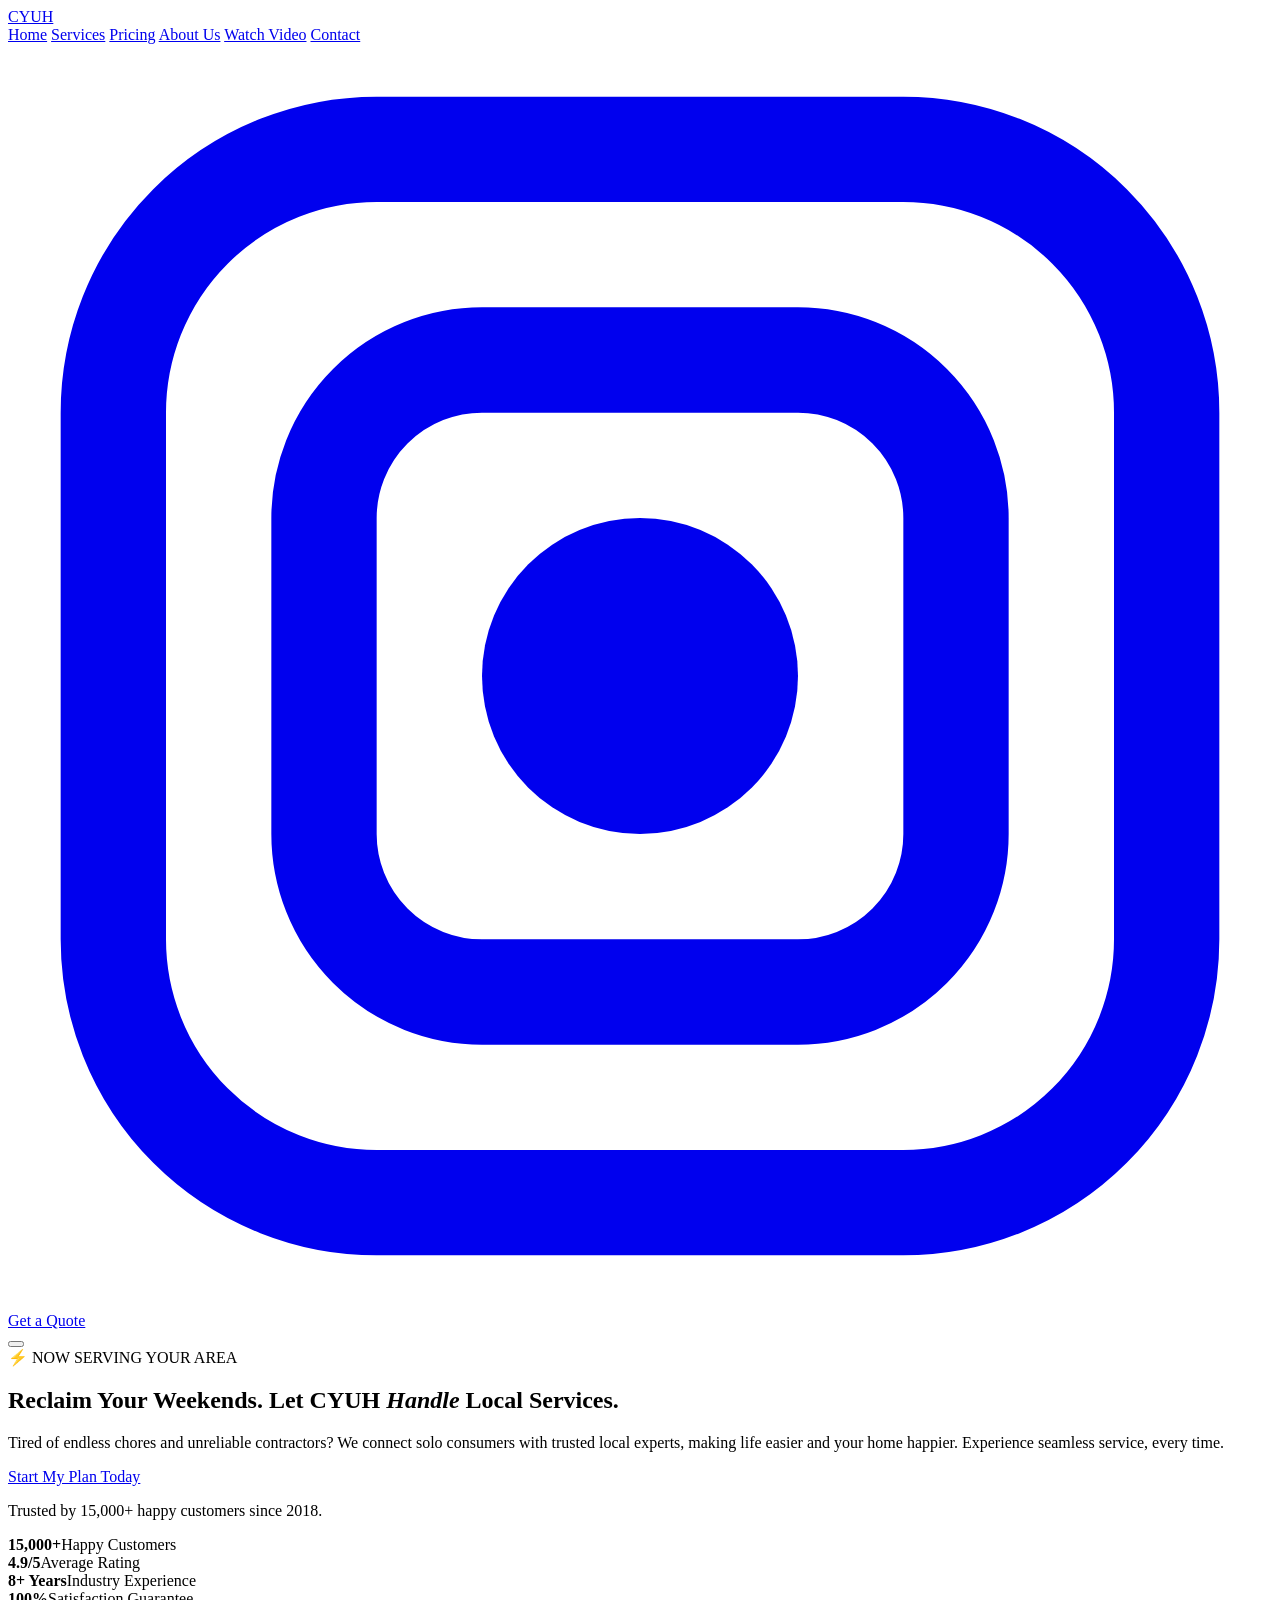
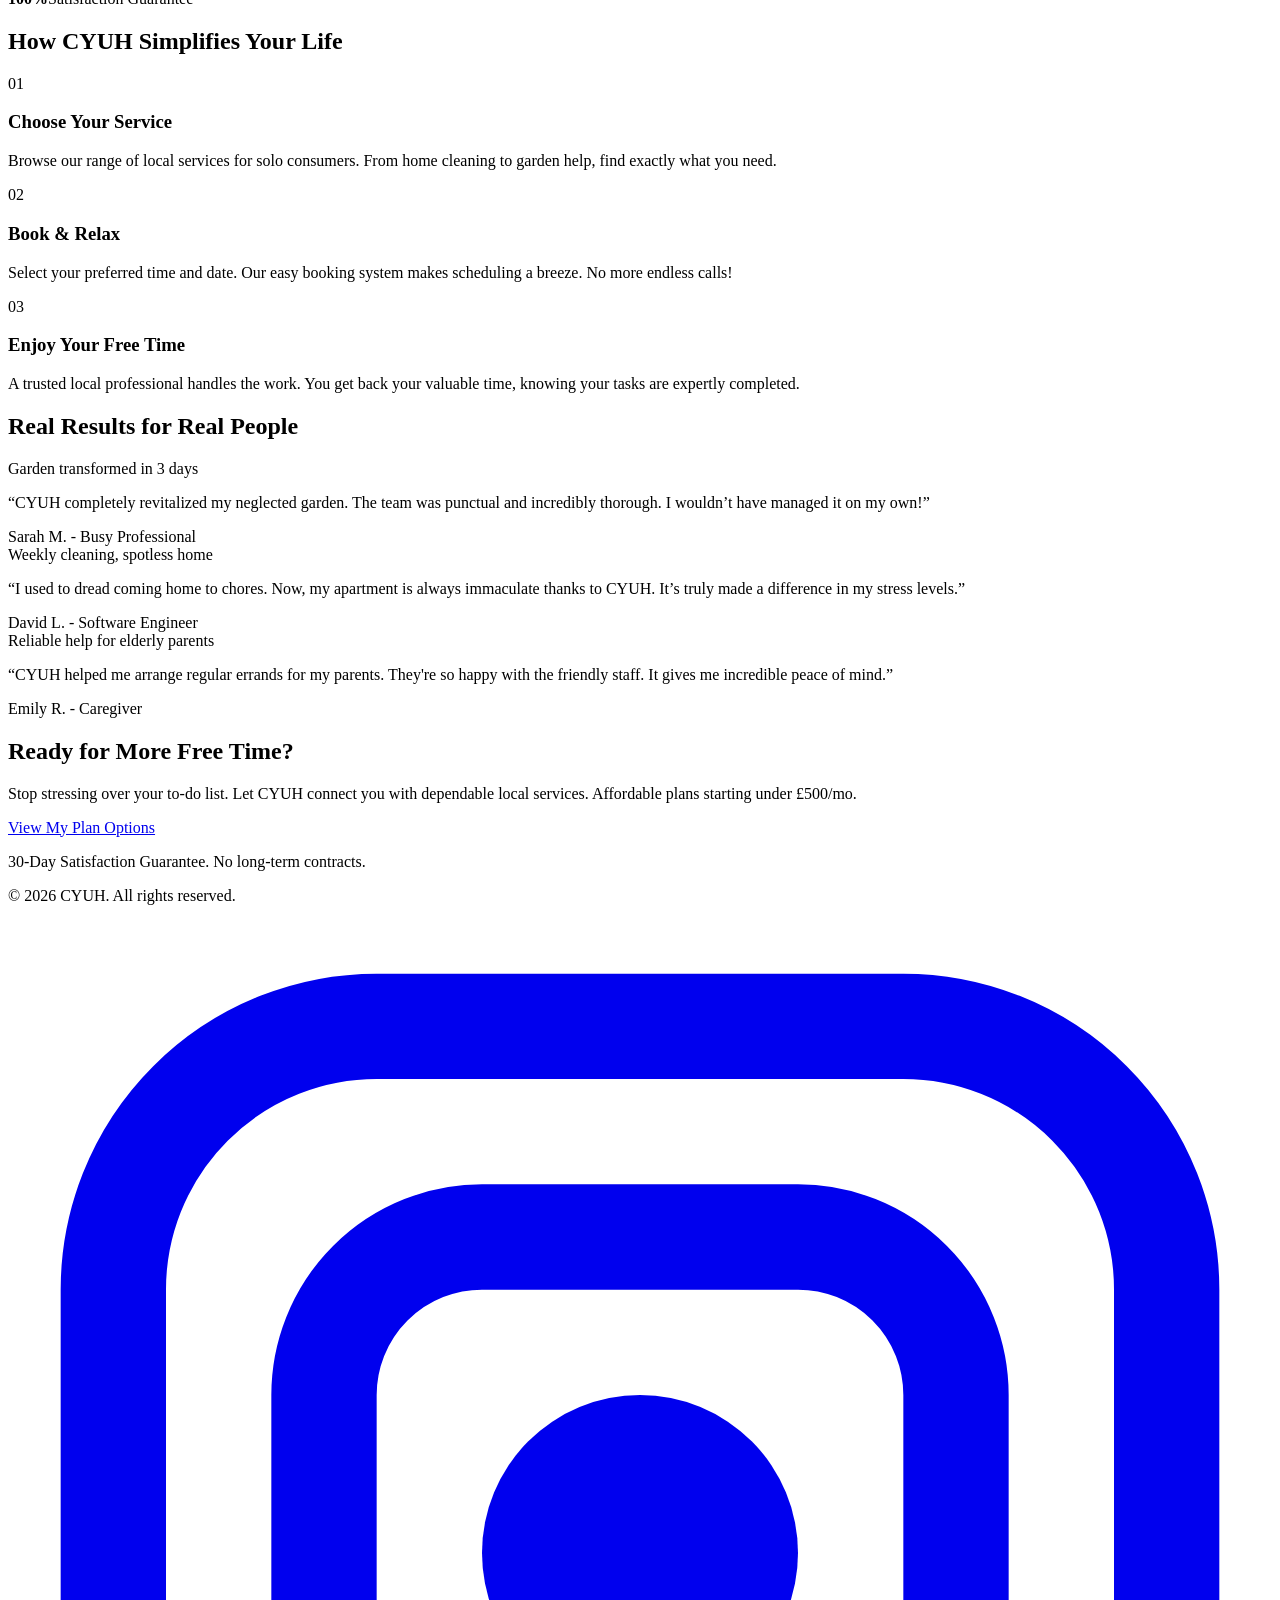
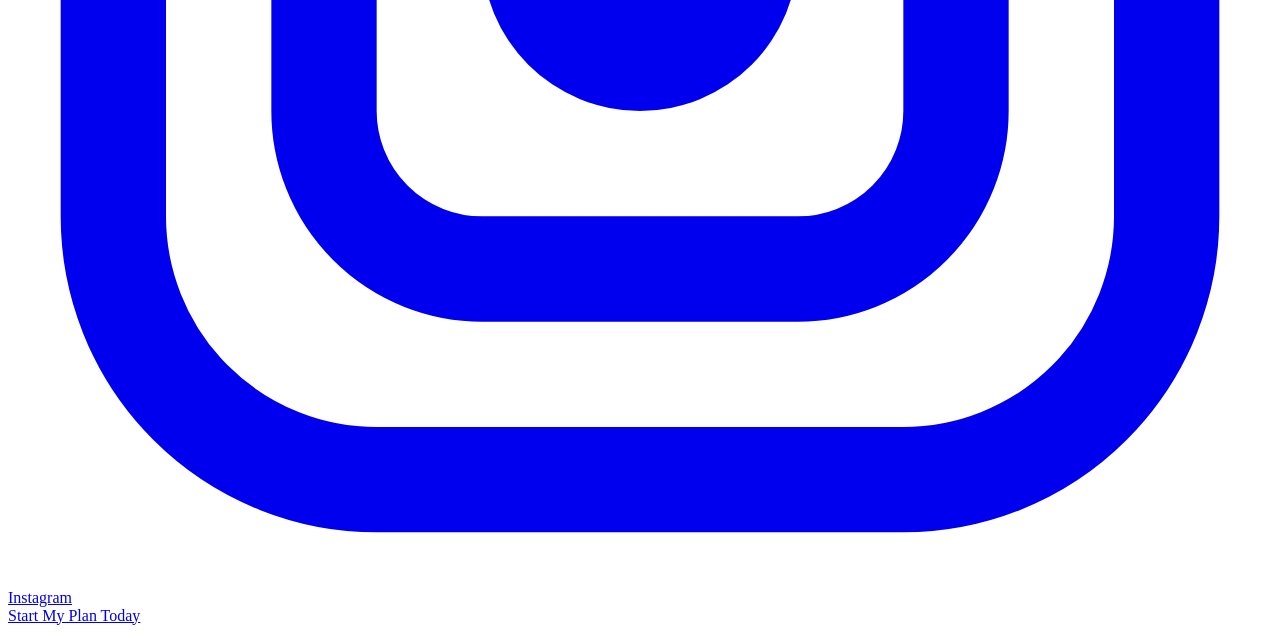
==== index.html @ f45475a9 "Deploy index.html via FounderOS" ====
<!DOCTYPE html>
<html lang="en">
<head>
<meta charset="UTF-8">
<meta name="viewport" content="width=device-width, initial-scale=1.0">
<title>CYUH</title>
<meta name="description" content="I help 👤 Solo consumers (B2C) with 🏠 Local Service services through CYUH. [Add your price, guarantee, and what makes you different]">
<meta property="og:title" content="CYUH">
<meta property="og:description" content="I help 👤 Solo consumers (B2C) with 🏠 Local Service services through CYUH. [Add your price, guarantee, and what makes you different]">
<meta property="og:type" content="website">
<meta name="twitter:title" content="CYUH">
<meta name="twitter:description" content="I help 👤 Solo consumers (B2C) with 🏠 Local Service services through CYUH. [Add your price, guarantee, and what makes you different]">
<meta name="twitter:card" content="summary_large_image">
<link rel="stylesheet" href="style.css">
</head>
<body>
<nav>
    <a href='index.html' class='logo'>CYUH</a>
    <div class='nav-links'>
        <a href='index.html'>Home</a>
        <a href='services.html'>Services</a>
        <a href='pricing.html'>Pricing</a>
        <a href='about.html'>About Us</a>
        <a href='vsl.html'>Watch Video</a>
        <a href='contact.html'>Contact</a>
        <div class='social-icons'>
            <a href='https://instagram.com/dylanutaboon.sw' target='_blank' aria-label='Instagram'><svg viewBox='0 0 24 24' fill='currentColor'><rect x='2' y='2' width='20' height='20' rx='5' ry='5' fill='none' stroke='currentColor' stroke-width='2'/><rect x='6' y='6' width='12' height='12' rx='3' ry='3' fill='none' stroke='currentColor' stroke-width='2'/><circle cx='12' cy='12' r='3' fill='currentColor'/></svg></a>
        </div>
        <a href='pricing.html' class='nav-cta'>Get a Quote</a>
    </div>
    <button class='hamburger' aria-label='Toggle navigation'>
        <span></span>
        <span></span>
        <span></span>
    </button>
</nav>
<main>
    <section id='hero'>
        <div class='hero-badge'>⚡️ NOW SERVING YOUR AREA</div>
        <h1>Reclaim Your Weekends. Let CYUH <em>Handle</em> Local Services.</h1>
        <p>Tired of endless chores and unreliable contractors? We connect solo consumers with trusted local experts, making life easier and your home happier. Experience seamless service, every time.</p>
        <a href='services.html' class='btn'>Start My Plan Today</a>
        <p class='trust-signal'>Trusted by 15,000+ happy customers since 2018.</p>
    </section>
    <div class='trust-bar'>
        <div class='trust-bar-item'><strong>15,000+</strong><span>Happy Customers</span></div>
        <div class='trust-bar-item'><strong>4.9/5</strong><span>Average Rating</span></div>
        <div class='trust-bar-item'><strong>8+ Years</strong><span>Industry Experience</span></div>
        <div class='trust-bar-item'><strong>100%</strong><span>Satisfaction Guarantee</span></div>
    </div>
    <section id='how-it-works'>
        <h2>How CYUH Simplifies Your Life</h2>
        <div class='how-it-works'>
            <div class='step'>
                <div class='step-num'>01</div>
                <h3>Choose Your Service</h3>
                <p>Browse our range of local services for solo consumers. From home cleaning to garden help, find exactly what you need.</p>
            </div>
            <div class='step'>
                <div class='step-num'>02</div>
                <h3>Book &amp; Relax</h3>
                <p>Select your preferred time and date. Our easy booking system makes scheduling a breeze. No more endless calls!</p>
            </div>
            <div class='step'>
                <div class='step-num'>03</div>
                <h3>Enjoy Your Free Time</h3>
                <p>A trusted local professional handles the work. You get back your valuable time, knowing your tasks are expertly completed.</p>
            </div>
        </div>
    </section>
    <section id='testimonials'>
        <h2>Real Results for Real People</h2>
        <div class='testimonial-grid'>
            <div class='testimonial-card'>
                <div class='result-badge'>Garden transformed in 3 days</div>
                <p>“CYUH completely revitalized my neglected garden. The team was punctual and incredibly thorough. I wouldn’t have managed it on my own!”</p>
                <div class='author'>Sarah M. - Busy Professional</div>
            </div>
            <div class='testimonial-card'>
                <div class='result-badge'>Weekly cleaning, spotless home</div>
                <p>“I used to dread coming home to chores. Now, my apartment is always immaculate thanks to CYUH. It’s truly made a difference in my stress levels.”</p>
                <div class='author'>David L. - Software Engineer</div>
            </div>
            <div class='testimonial-card'>
                <div class='result-badge'>Reliable help for elderly parents</div>
                <p>“CYUH helped me arrange regular errands for my parents. They're so happy with the friendly staff. It gives me incredible peace of mind.”</p>
                <div class='author'>Emily R. - Caregiver</div>
            </div>
        </div>
    </section>
    <section id='cta'>
        <h2>Ready for More Free Time?</h2>
        <p>Stop stressing over your to-do list. Let CYUH connect you with dependable local services. Affordable plans starting under £500/mo.</p>
        <a href='pricing.html' class='btn'>View My Plan Options</a>
        <p class='risk-reversal'>30-Day Satisfaction Guarantee. No long-term contracts.</p>
    </section>
</main>
<footer>
    <p>&copy; 2026 CYUH. All rights reserved.</p>
    <div class='social-icons' style='justify-content:center; margin-top:10px;'>
        <a href='https://instagram.com/dylanutaboon.sw' target='_blank' aria-label='Instagram'><svg viewBox='0 0 24 24' fill='currentColor'><rect x='2' y='2' width='20' height='20' rx='5' ry='5' fill='none' stroke='currentColor' stroke-width='2'/><rect x='6' y='6' width='12' height='12' rx='3' ry='3' fill='none' stroke='currentColor' stroke-width='2'/><circle cx='12' cy='12' r='3' fill='currentColor'/></svg> Instagram</a>
    </div>
</footer>
<div class='sticky-mobile-cta'>
    <a href='services.html' class='btn'>Start My Plan Today</a>
</div>
<script>
// FAQ accordion
document.querySelectorAll('.faq-item').forEach(function(item){
  item.addEventListener('click',function(){
    var answer=this.querySelector('.faq-answer');
    var chevron=this.querySelector('.faq-chevron');
    var isOpen=this.classList.contains('open');
    document.querySelectorAll('.faq-item').forEach(function(i){
      i.classList.remove('open');
      i.querySelector('.faq-answer').style.maxHeight='0';
      i.querySelector('.faq-chevron').textContent='+';
    });
    if(!isOpen){this.classList.add('open');answer.style.maxHeight=answer.scrollHeight+'px';chevron.textContent='\u00d7';}
  });
});
// Nav scroll
window.addEventListener('scroll',function(){document.querySelector('nav').classList.toggle('scrolled',window.scrollY>50);});
// Hamburger menu
var ham=document.querySelector('.hamburger');var nl=document.querySelector('.nav-links');if(ham&&nl){ham.addEventListener('click',function(){nl.classList.toggle('open');});}
// Picker tabs
document.querySelectorAll('.picker-tab').forEach(function(tab){
  tab.addEventListener('click',function(){
    var target=this.dataset.tab;
    document.querySelectorAll('.picker-tab').forEach(function(t){t.classList.remove('active');});
    document.querySelectorAll('.picker-content').forEach(function(c){c.classList.remove('active');});
    this.classList.add('active');
    var el=document.getElementById(target);
    if(el){el.classList.add('active');}
  });
});
// Picker card select
document.querySelectorAll('.picker-card').forEach(function(card){
  card.addEventListener('click',function(){
    var parent=this.closest('.picker-content');
    if(parent){parent.querySelectorAll('.picker-card').forEach(function(c){c.classList.remove('selected');});}
    this.classList.add('selected');
  });
});
</script>
<script>document.querySelectorAll('.faq-item').forEach(function(item){item.addEventListener('click',function(){var answer=this.querySelector('.faq-answer');var chevron=this.querySelector('.faq-chevron');var isOpen=this.classList.contains('open');document.querySelectorAll('.faq-item').forEach(function(i){i.classList.remove('open');i.querySelector('.faq-answer').style.maxHeight='0';i.querySelector('.faq-chevron').textContent='+';});if(!isOpen){this.classList.add('open');answer.style.maxHeight=answer.scrollHeight+'px';chevron.textContent='×';}});});window.addEventListener('scroll',function(){document.querySelector('nav').classList.toggle('scrolled',window.scrollY>50);});</script>
</body>
</html>
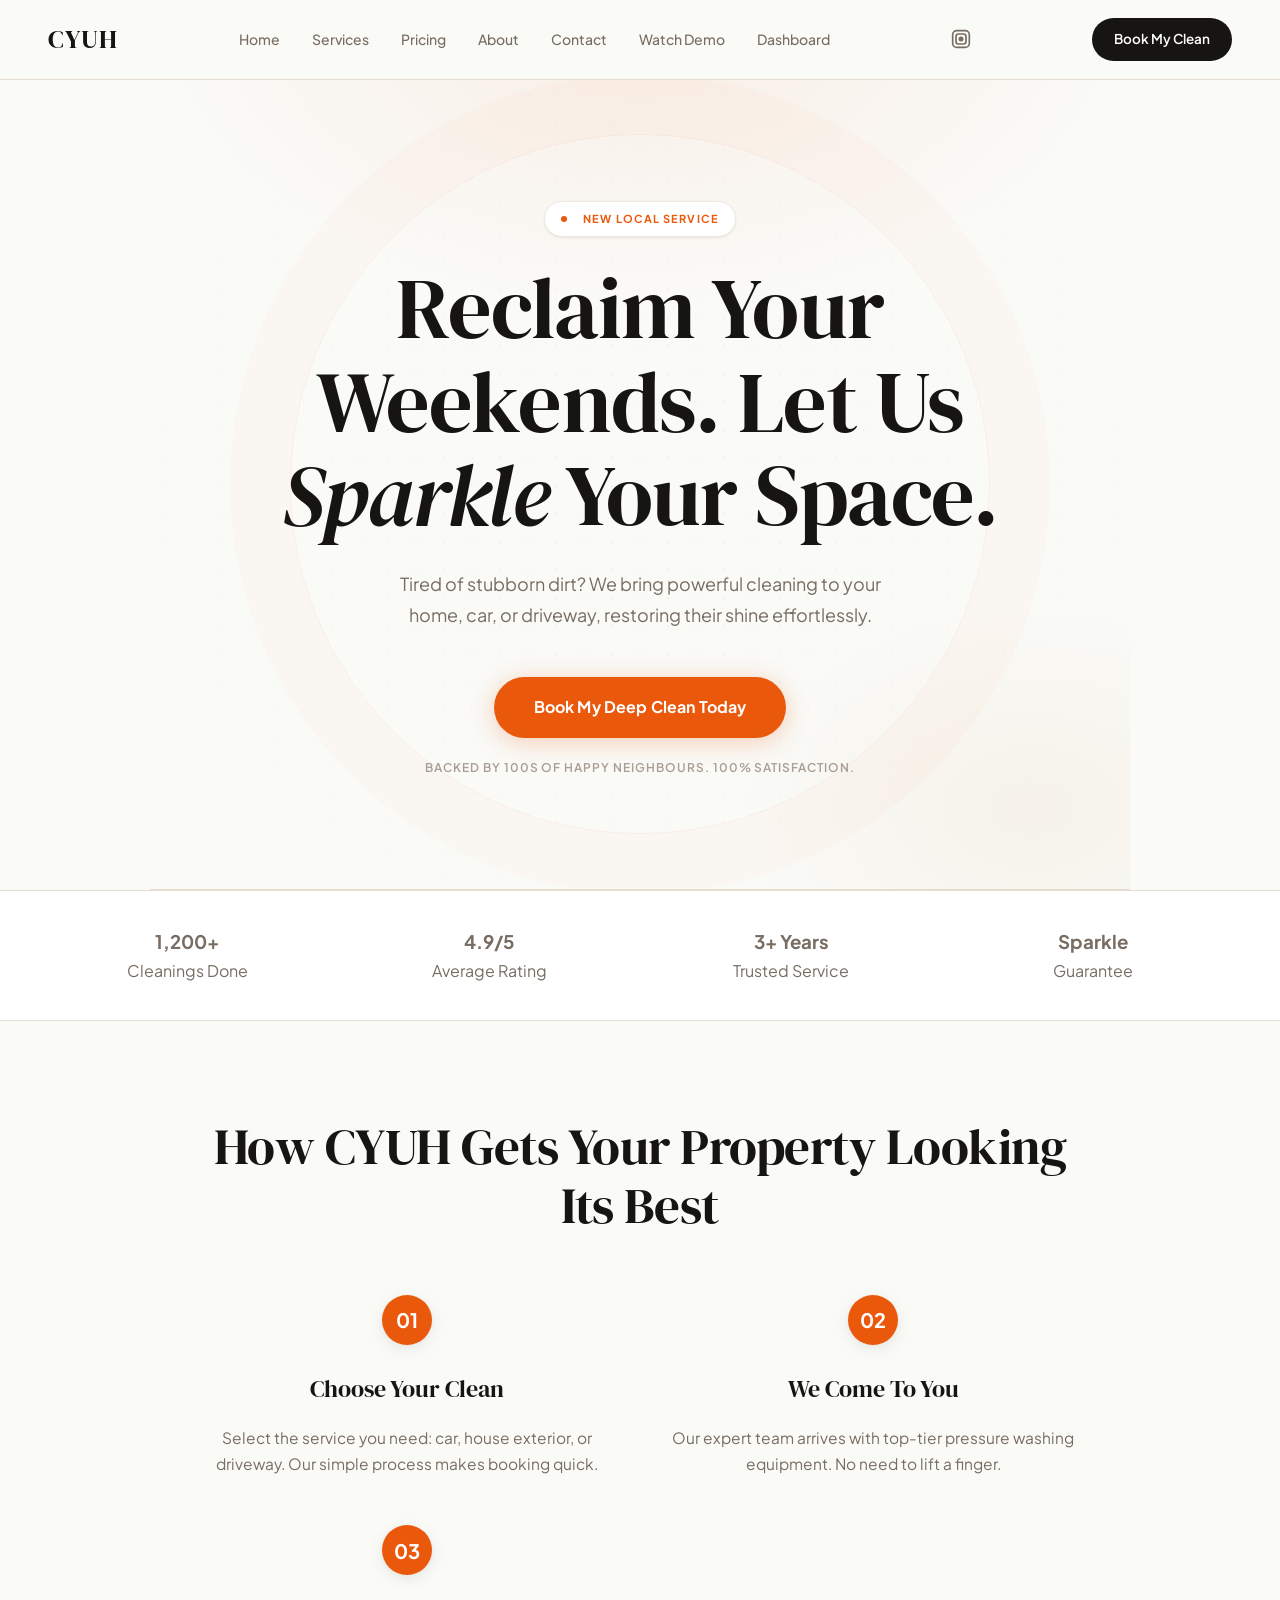
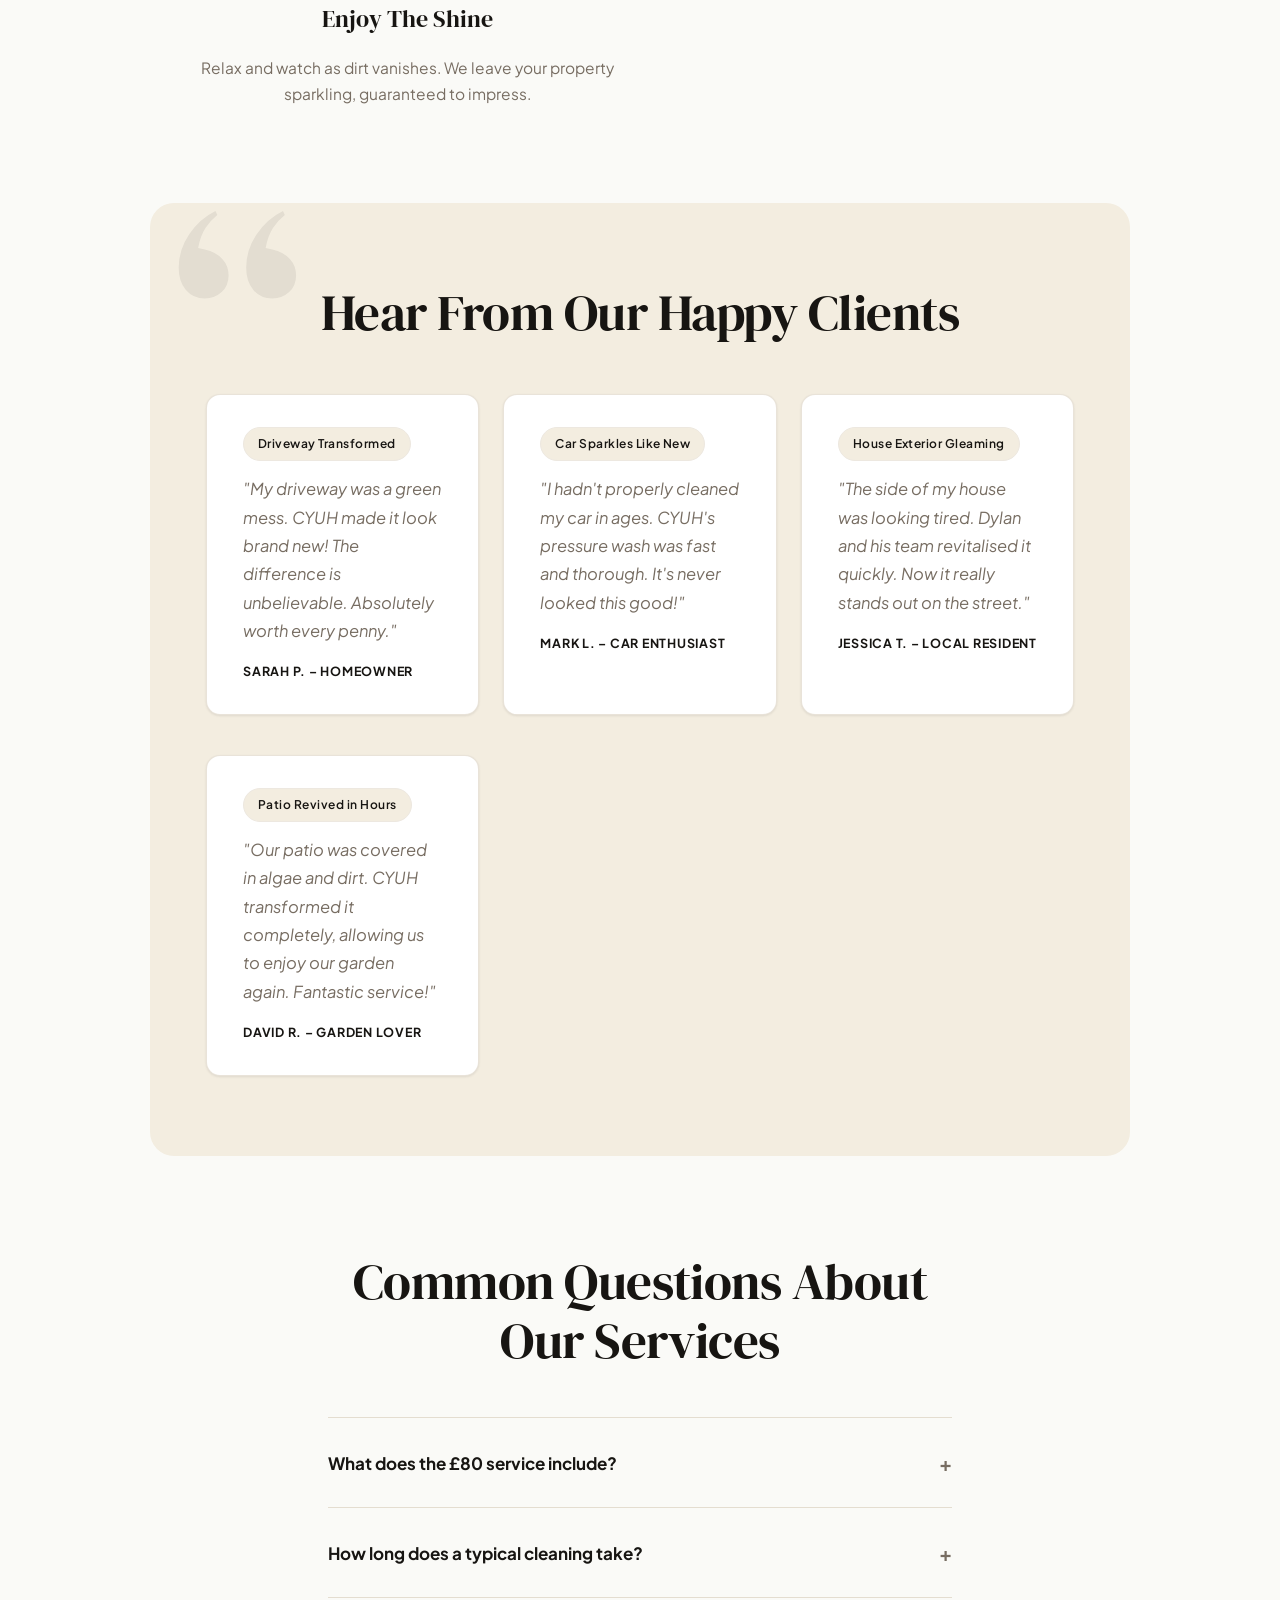
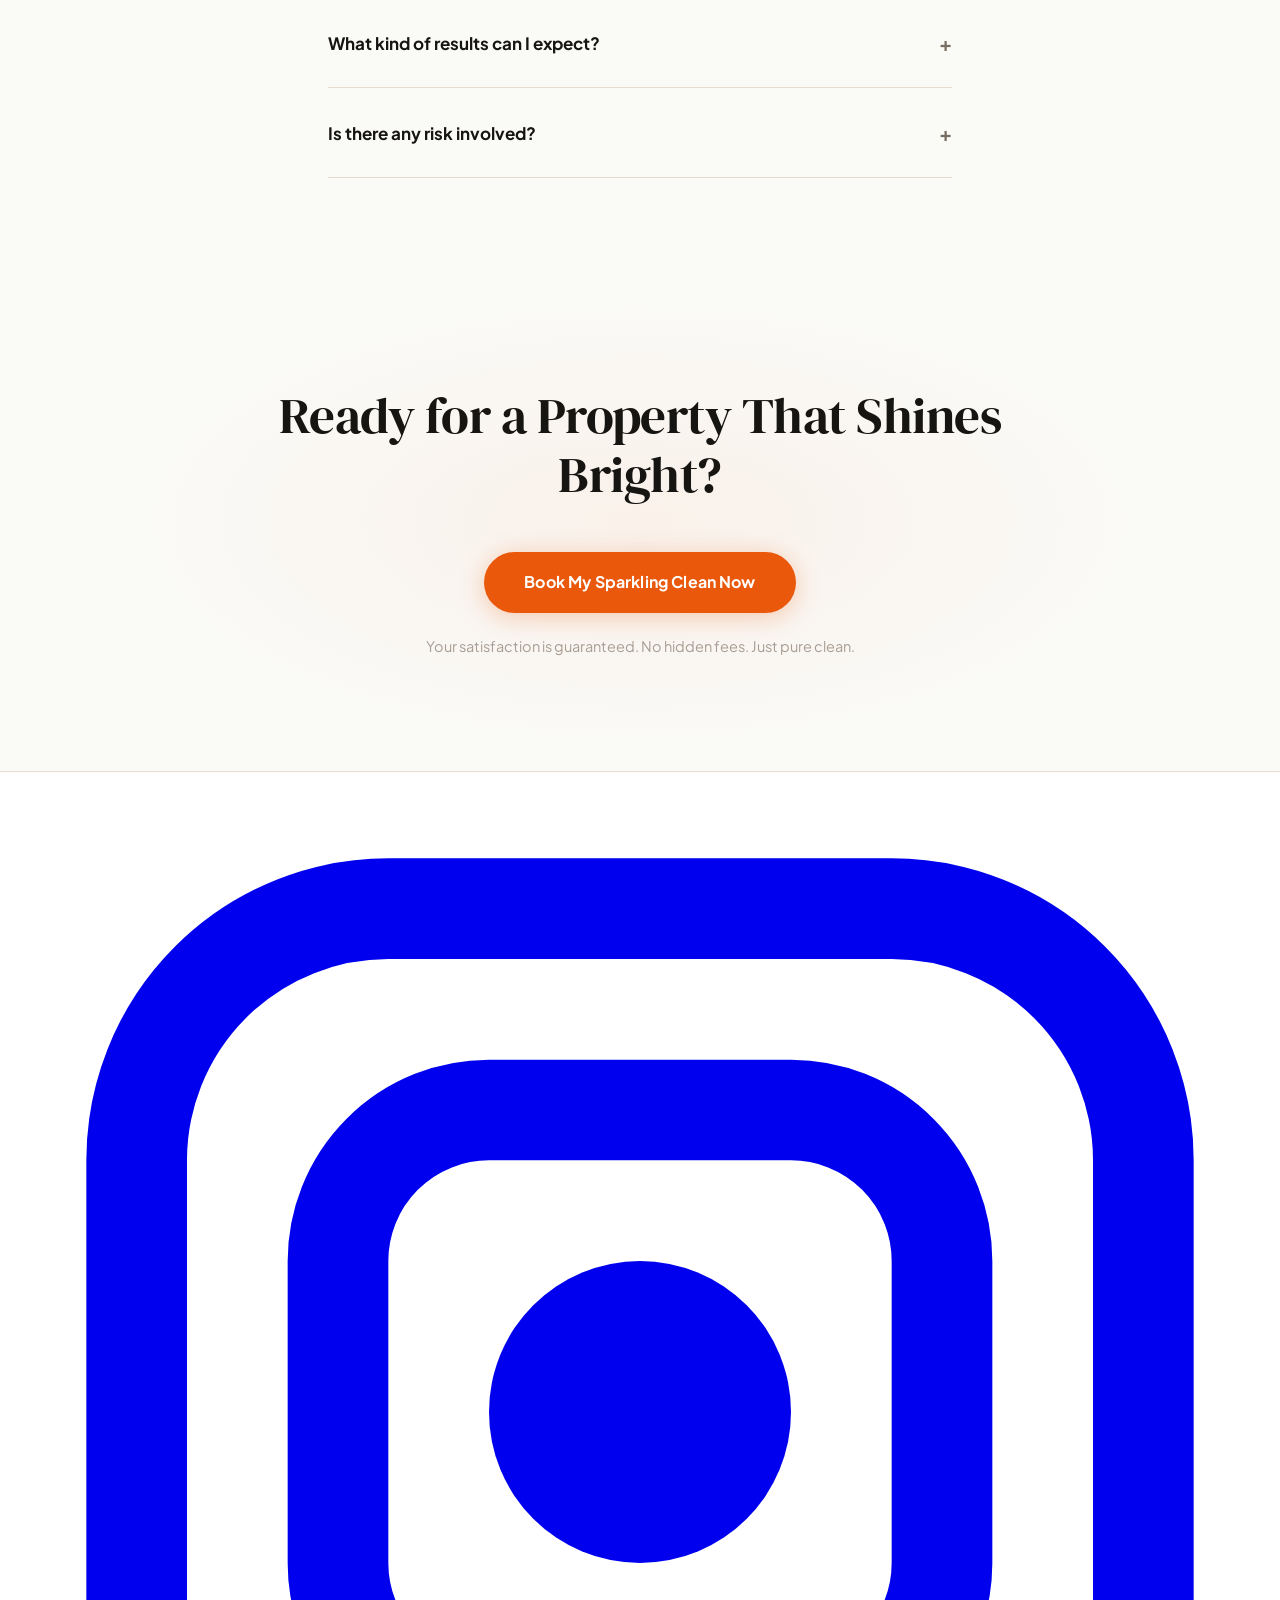
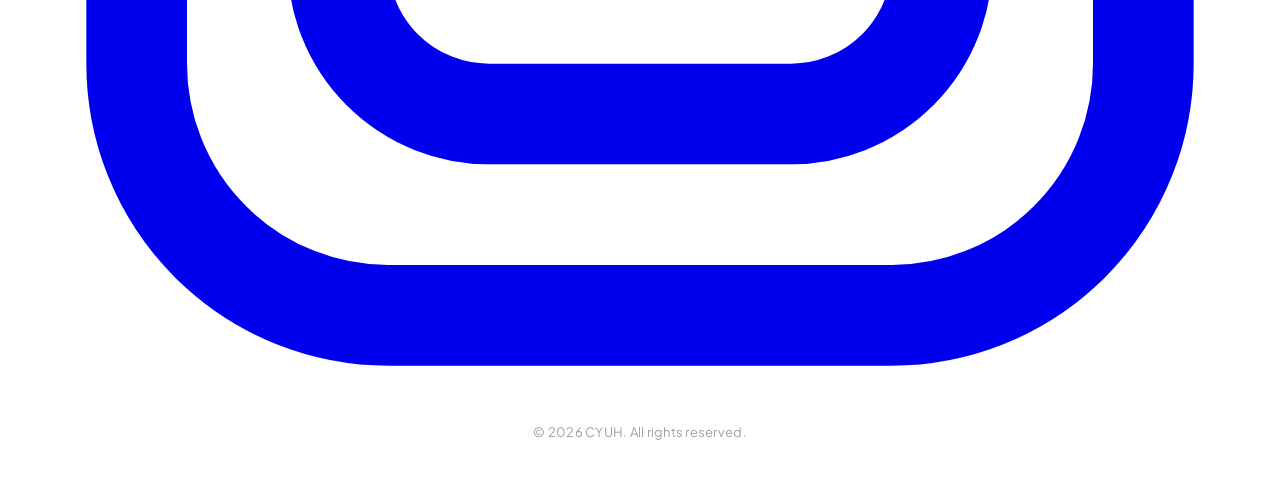
==== commit a21bda92: "Deploy index.html via FounderOS" ====
--- a/index.html
+++ b/index.html
@@ -4,106 +4,143 @@
 <meta charset="UTF-8">
 <meta name="viewport" content="width=device-width, initial-scale=1.0">
 <title>CYUH</title>
-<meta name="description" content="I help 👤 Solo consumers (B2C) with 🏠 Local Service services through CYUH. [Add your price, guarantee, and what makes you different]">
+<meta name="description" content="i will clean your car or house or driveway with a pressure washer for £80">
 <meta property="og:title" content="CYUH">
-<meta property="og:description" content="I help 👤 Solo consumers (B2C) with 🏠 Local Service services through CYUH. [Add your price, guarantee, and what makes you different]">
+<meta property="og:description" content="i will clean your car or house or driveway with a pressure washer for £80">
 <meta property="og:type" content="website">
 <meta name="twitter:title" content="CYUH">
-<meta name="twitter:description" content="I help 👤 Solo consumers (B2C) with 🏠 Local Service services through CYUH. [Add your price, guarantee, and what makes you different]">
+<meta name="twitter:description" content="i will clean your car or house or driveway with a pressure washer for £80">
 <meta name="twitter:card" content="summary_large_image">
 <link rel="stylesheet" href="style.css">
 </head>
 <body>
 <nav>
-    <a href='index.html' class='logo'>CYUH</a>
-    <div class='nav-links'>
-        <a href='index.html'>Home</a>
-        <a href='services.html'>Services</a>
-        <a href='pricing.html'>Pricing</a>
-        <a href='about.html'>About Us</a>
-        <a href='vsl.html'>Watch Video</a>
-        <a href='contact.html'>Contact</a>
-        <div class='social-icons'>
-            <a href='https://instagram.com/dylanutaboon.sw' target='_blank' aria-label='Instagram'><svg viewBox='0 0 24 24' fill='currentColor'><rect x='2' y='2' width='20' height='20' rx='5' ry='5' fill='none' stroke='currentColor' stroke-width='2'/><rect x='6' y='6' width='12' height='12' rx='3' ry='3' fill='none' stroke='currentColor' stroke-width='2'/><circle cx='12' cy='12' r='3' fill='currentColor'/></svg></a>
-        </div>
-        <a href='pricing.html' class='nav-cta'>Get a Quote</a>
+  <a href="index.html" class="logo">CYUH</a>
+  <div class="nav-links">
+    <a href="index.html">Home</a>
+    <a href="services.html">Services</a>
+    <a href="pricing.html">Pricing</a>
+    <a href="about.html">About</a>
+    <a href="contact.html">Contact</a>
+    <a href="vsl.html">Watch Demo</a>
+    <a href="dashboard.html">Dashboard</a>
+  </div>
+  <div class="social-icons">
+    <a href="https://instagram.com/dylanutaboon.sw" target="_blank" aria-label="Instagram">
+      <svg viewBox='0 0 24 24' fill='currentColor'><rect x='2' y='2' width='20' height='20' rx='5' ry='5' fill='none' stroke='currentColor' stroke-width='2'/><rect x='6' y='6' width='12' height='12' rx='3' ry='3' fill='none' stroke='currentColor' stroke-width='2'/><circle cx='12' cy='12' r='3' fill='currentColor'/></svg>
+    </a>
+  </div>
+  <a href="checkout.html" class="nav-cta">Book My Clean</a>
+  <button class="hamburger" aria-label="Open navigation menu">
+    <span></span>
+    <span></span>
+    <span></span>
+  </button>
+</nav>
+
+<main>
+  <section id="hero">
+    <div class="hero-badge"><span class="dot"></span> New Local Service</div>
+    <h1>Reclaim Your Weekends. Let Us <em>Sparkle</em> Your Space.</h1>
+    <p>Tired of stubborn dirt? We bring powerful cleaning to your home, car, or driveway, restoring their shine effortlessly.</p>
+    <a href="checkout.html" class="btn">Book My Deep Clean Today</a>
+    <div class="trust-signal">Backed by 100s of happy neighbours. 100% satisfaction.</div>
+  </section>
+
+  <div class="trust-bar">
+    <div class="trust-bar-item">
+      <h3>1,200+</h3>
+      <p>Cleanings Done</p>
     </div>
-    <button class='hamburger' aria-label='Toggle navigation'>
-        <span></span>
-        <span></span>
-        <span></span>
-    </button>
-</nav>
-<main>
-    <section id='hero'>
-        <div class='hero-badge'>⚡️ NOW SERVING YOUR AREA</div>
-        <h1>Reclaim Your Weekends. Let CYUH <em>Handle</em> Local Services.</h1>
-        <p>Tired of endless chores and unreliable contractors? We connect solo consumers with trusted local experts, making life easier and your home happier. Experience seamless service, every time.</p>
-        <a href='services.html' class='btn'>Start My Plan Today</a>
-        <p class='trust-signal'>Trusted by 15,000+ happy customers since 2018.</p>
-    </section>
-    <div class='trust-bar'>
-        <div class='trust-bar-item'><strong>15,000+</strong><span>Happy Customers</span></div>
-        <div class='trust-bar-item'><strong>4.9/5</strong><span>Average Rating</span></div>
-        <div class='trust-bar-item'><strong>8+ Years</strong><span>Industry Experience</span></div>
-        <div class='trust-bar-item'><strong>100%</strong><span>Satisfaction Guarantee</span></div>
+    <div class="trust-bar-item">
+      <h3>4.9/5</h3>
+      <p>Average Rating</p>
     </div>
-    <section id='how-it-works'>
-        <h2>How CYUH Simplifies Your Life</h2>
-        <div class='how-it-works'>
-            <div class='step'>
-                <div class='step-num'>01</div>
-                <h3>Choose Your Service</h3>
-                <p>Browse our range of local services for solo consumers. From home cleaning to garden help, find exactly what you need.</p>
-            </div>
-            <div class='step'>
-                <div class='step-num'>02</div>
-                <h3>Book &amp; Relax</h3>
-                <p>Select your preferred time and date. Our easy booking system makes scheduling a breeze. No more endless calls!</p>
-            </div>
-            <div class='step'>
-                <div class='step-num'>03</div>
-                <h3>Enjoy Your Free Time</h3>
-                <p>A trusted local professional handles the work. You get back your valuable time, knowing your tasks are expertly completed.</p>
-            </div>
-        </div>
-    </section>
-    <section id='testimonials'>
-        <h2>Real Results for Real People</h2>
-        <div class='testimonial-grid'>
-            <div class='testimonial-card'>
-                <div class='result-badge'>Garden transformed in 3 days</div>
-                <p>“CYUH completely revitalized my neglected garden. The team was punctual and incredibly thorough. I wouldn’t have managed it on my own!”</p>
-                <div class='author'>Sarah M. - Busy Professional</div>
-            </div>
-            <div class='testimonial-card'>
-                <div class='result-badge'>Weekly cleaning, spotless home</div>
-                <p>“I used to dread coming home to chores. Now, my apartment is always immaculate thanks to CYUH. It’s truly made a difference in my stress levels.”</p>
-                <div class='author'>David L. - Software Engineer</div>
-            </div>
-            <div class='testimonial-card'>
-                <div class='result-badge'>Reliable help for elderly parents</div>
-                <p>“CYUH helped me arrange regular errands for my parents. They're so happy with the friendly staff. It gives me incredible peace of mind.”</p>
-                <div class='author'>Emily R. - Caregiver</div>
-            </div>
-        </div>
-    </section>
-    <section id='cta'>
-        <h2>Ready for More Free Time?</h2>
-        <p>Stop stressing over your to-do list. Let CYUH connect you with dependable local services. Affordable plans starting under £500/mo.</p>
-        <a href='pricing.html' class='btn'>View My Plan Options</a>
-        <p class='risk-reversal'>30-Day Satisfaction Guarantee. No long-term contracts.</p>
-    </section>
+    <div class="trust-bar-item">
+      <h3>3+ Years</h3>
+      <p>Trusted Service</p>
+    </div>
+    <div class="trust-bar-item">
+      <h3>Sparkle</h3>
+      <p>Guarantee</p>
+    </div>
+  </div>
+
+  <section>
+    <h2>How CYUH Gets Your Property Looking Its Best</h2>
+    <div class="how-it-works">
+      <div class="step">
+        <span class="step-num">01</span>
+        <h3>Choose Your Clean</h3>
+        <p>Select the service you need: car, house exterior, or driveway. Our simple process makes booking quick.</p>
+      </div>
+      <div class="step">
+        <span class="step-num">02</span>
+        <h3>We Come To You</h3>
+        <p>Our expert team arrives with top-tier pressure washing equipment. No need to lift a finger.</p>
+      </div>
+      <div class="step">
+        <span class="step-num">03</span>
+        <h3>Enjoy The Shine</h3>
+        <p>Relax and watch as dirt vanishes. We leave your property sparkling, guaranteed to impress.</p>
+      </div>
+    </div>
+  </section>
+
+  <section id="testimonials">
+    <h2>Hear From Our Happy Clients</h2>
+    <div class="testimonial-grid">
+      <div class="testimonial-card">
+        <span class="result-badge">Driveway Transformed</span>
+        <p>"My driveway was a green mess. CYUH made it look brand new! The difference is unbelievable. Absolutely worth every penny."</p>
+        <div class="author">Sarah P. – Homeowner</div>
+      </div>
+      <div class="testimonial-card">
+        <span class="result-badge">Car Sparkles Like New</span>
+        <p>"I hadn't properly cleaned my car in ages. CYUH's pressure wash was fast and thorough. It's never looked this good!"</p>
+        <div class="author">Mark L. – Car Enthusiast</div>
+      </div>
+      <div class="testimonial-card">
+        <span class="result-badge">House Exterior Gleaming</span>
+        <p>"The side of my house was looking tired. Dylan and his team revitalised it quickly. Now it really stands out on the street."</p>
+        <div class="author">Jessica T. – Local Resident</div>
+      </div>
+      <div class="testimonial-card">
+        <span class="result-badge">Patio Revived in Hours</span>
+        <p>"Our patio was covered in algae and dirt. CYUH transformed it completely, allowing us to enjoy our garden again. Fantastic service!"</p>
+        <div class="author">David R. – Garden Lover</div>
+      </div>
+    </div>
+  </section>
+
+  <section id="faq">
+    <h2>Common Questions About Our Services</h2>
+    <div class='faq-item'><div class='faq-question'>What does the £80 service include?<span class='faq-chevron'>+</span></div><div class='faq-answer'>For £80, you can choose one of our core pressure washing services: a full car exterior wash, a house exterior wall clean (up to typical 3-bed size), or a standard driveway wash (up to 50 sqm). It's a fantastic value!</div></div>
+    <div class='faq-item'><div class='faq-question'>How long does a typical cleaning take?<span class='faq-chevron'>+</span></div><div class='faq-answer'>Most services, like a car or small driveway clean, take between 1 to 2 hours. Larger homes or extensively dirty driveways may take a little longer. We work efficiently without rushing.</div></div>
+    <div class='faq-item'><div class='faq-question'>What kind of results can I expect?<span class='faq-chevron'>+</span></div><div class='faq-answer'>Expect a significant visual improvement! We remove dirt, grime, algae, and general build-up. Your property will look noticeably cleaner, brighter, and more inviting. Our Sparkle Guarantee ensures you'll be delighted.</div></div>
+    <div class='faq-item'><div class='faq-question'>Is there any risk involved?<span class='faq-chevron'>+</span></div><div class='faq-answer'>None at all. We are fully insured and experienced. Our Sparkle Guarantee means if you're not absolutely thrilled with the clean, we'll re-do it or provide a full refund. Your satisfaction is our priority.</div></div>
+  </section>
+
+  <section id="cta">
+    <h2>Ready for a Property That Shines Bright?</h2>
+    <a href="checkout.html" class="btn">Book My Sparkling Clean Now</a>
+    <p class="risk-reversal">Your satisfaction is guaranteed. No hidden fees. Just pure clean.</p>
+  </section>
 </main>
+
 <footer>
-    <p>&copy; 2026 CYUH. All rights reserved.</p>
-    <div class='social-icons' style='justify-content:center; margin-top:10px;'>
-        <a href='https://instagram.com/dylanutaboon.sw' target='_blank' aria-label='Instagram'><svg viewBox='0 0 24 24' fill='currentColor'><rect x='2' y='2' width='20' height='20' rx='5' ry='5' fill='none' stroke='currentColor' stroke-width='2'/><rect x='6' y='6' width='12' height='12' rx='3' ry='3' fill='none' stroke='currentColor' stroke-width='2'/><circle cx='12' cy='12' r='3' fill='currentColor'/></svg> Instagram</a>
-    </div>
+  <div class="footer-social-links">
+    <a href="https://instagram.com/dylanutaboon.sw" target="_blank" aria-label="Instagram">
+      <svg viewBox='0 0 24 24' fill='currentColor'><rect x='2' y='2' width='20' height='20' rx='5' ry='5' fill='none' stroke='currentColor' stroke-width='2'/><rect x='6' y='6' width='12' height='12' rx='3' ry='3' fill='none' stroke='currentColor' stroke-width='2'/><circle cx='12' cy='12' r='3' fill='currentColor'/></svg>
+    </a>
+  </div>
+  <p>&copy; 2026 CYUH. All rights reserved.</p>
 </footer>
+
 <div class='sticky-mobile-cta'>
-    <a href='services.html' class='btn'>Start My Plan Today</a>
+  <a href='checkout.html' class='btn'>Book My Deep Clean Now</a>
 </div>
+
 <script>
 // FAQ accordion
 document.querySelectorAll('.faq-item').forEach(function(item){
@@ -116,7 +153,7 @@
       i.querySelector('.faq-answer').style.maxHeight='0';
       i.querySelector('.faq-chevron').textContent='+';
     });
-    if(!isOpen){this.classList.add('open');answer.style.maxHeight=answer.scrollHeight+'px';chevron.textContent='\u00d7';}
+    if(!isOpen){this.classList.add('open');answer.style.maxHeight=answer.scrollHeight+'px';chevron.textContent='\\u00d7';}
   });
 });
 // Nav scroll
--- a/style.css
+++ b/style.css
@@ -0,0 +1,598 @@
+@import url('https://fonts.googleapis.com/css2?family=DM+Serif+Display:ital@0;1&family=Plus+Jakarta+Sans:wght@300;400;500;600;700;800&display=swap');
+:root {
+    --primary: #EA580C;
+    --primary-hover: #C2410C;
+    --primary-shadow: #EA580C46;
+    --bg: #FAFAF7;
+    --bg-warm: #F3EDE0;
+    --surface: #FFFFFF;
+    --border: #E4DDD0;
+    --border-light: #EDE8E0;
+    --text: #171512;
+    --text-muted: #776D62;
+    --text-subtle: #A89D93;
+    --shadow-sm: 0 1px 3px rgba(23,21,18,0.06),0 1px 2px rgba(23,21,18,0.03);
+    --shadow: 0 4px 16px rgba(23,21,18,0.08),0 1px 4px rgba(23,21,18,0.04);
+    --shadow-hover: 0 12px 40px rgba(23,21,18,0.12),0 3px 10px rgba(23,21,18,0.06);
+    --radius: 14px;
+    --font-display: 'DM Serif Display', serif;
+    --font-body: 'Plus Jakarta Sans', sans-serif;
+}
+*,*::before,*::after{margin:0;padding:0;box-sizing:border-box;}
+html{scroll-behavior:smooth;}
+body{font-family:var(--font-body);background:var(--bg);color:var(--text);font-size:16px;line-height:1.65;-webkit-font-smoothing:antialiased;}
+nav{position:sticky;top:0;background:rgba(250,250,247,0.92);backdrop-filter:blur(20px);-webkit-backdrop-filter:blur(20px);padding:18px 48px;display:flex;justify-content:space-between;align-items:center;z-index:1000;border-bottom:1px solid var(--border);transition:box-shadow 0.3s;}
+nav.scrolled{box-shadow:0 4px 24px rgba(23,21,18,0.08);background:rgba(250,250,247,0.98);}
+.logo{color:var(--text);font-family:var(--font-display);font-size:26px;font-weight:400;text-decoration:none;letter-spacing:0.04em;}
+.nav-links{display:flex;gap:32px;align-items:center;}
+.nav-links a{color:var(--text-muted);text-decoration:none;font-size:14px;font-weight:500;transition:color 0.18s;}
+.nav-links a:hover{color:var(--text);}
+.nav-cta{background:var(--text);color:#fff;padding:10px 22px;border-radius:100px;text-decoration:none;font-weight:600;font-size:13.5px;transition:background 0.18s,transform 0.15s;}
+.nav-cta:hover{background:#2A2520;transform:translateY(-1px);}
+.hamburger{display:none;flex-direction:column;gap:5px;background:none;border:none;cursor:pointer;padding:8px;}
+.hamburger span{display:block;width:24px;height:2px;background:var(--text);border-radius:2px;transition:all 0.3s;}
+#hero img,.hero-img,.hero img{max-height:70vh;width:100%;object-fit:cover;object-position:center top;display:block;}
+#hero{position:relative;padding:120px 48px 110px;text-align:center;min-height:90vh;display:flex;flex-direction:column;justify-content:center;align-items:center;overflow:hidden;border-bottom:1px solid var(--border);background:radial-gradient(ellipse 90% 70% at 50% -10%,#EA580C14 0%,transparent 55%),radial-gradient(ellipse 60% 50% at 90% 90%,rgba(184,133,47,0.07) 0%,transparent 50%),var(--bg);}
+#hero::before{content:'';position:absolute;inset:0;background-image:radial-gradient(circle,rgba(23,21,18,0.14) 1px,transparent 1px);background-size:28px 28px;mask-image:radial-gradient(ellipse 75% 85% at 50% 50%,black 20%,transparent 100%);-webkit-mask-image:radial-gradient(ellipse 75% 85% at 50% 50%,black 20%,transparent 100%);opacity:0.25;pointer-events:none;}
+#hero::after{content:'';position:absolute;width:700px;height:700px;border-radius:50%;border:1px solid #EA580C12;top:50%;left:50%;transform:translate(-50%,-50%);pointer-events:none;box-shadow:0 0 0 60px #EA580C06;}
+#hero h1{font-family:var(--font-display);font-size:clamp(2.8rem,7vw,5.4rem);font-weight:400;line-height:1.08;max-width:840px;margin-bottom:28px;letter-spacing:-0.01em;position:relative;z-index:1;animation:fadeUp 0.7s ease both;}
+#hero p{font-size:18px;color:var(--text-muted);max-width:520px;margin:0 auto 46px;line-height:1.72;position:relative;z-index:1;animation:fadeUp 0.7s 0.1s ease both;}
+.trust-signal{font-size:12px;color:var(--text-subtle);margin-top:20px;font-weight:600;letter-spacing:0.08em;text-transform:uppercase;position:relative;z-index:1;animation:fadeUp 0.7s 0.3s ease both;}
+.btn{display:inline-block;background:var(--primary);color:#fff;padding:17px 40px;border-radius:100px;text-decoration:none;font-size:16px;font-weight:700;border:none;cursor:pointer;transition:background 0.18s,transform 0.15s,box-shadow 0.18s;min-width:260px;letter-spacing:0.01em;position:relative;z-index:1;box-shadow:0 4px 24px var(--primary-shadow);animation:fadeUp 0.7s 0.2s ease both;}
+.btn:hover{background:var(--primary-hover);transform:translateY(-2px);box-shadow:0 10px 36px var(--primary-shadow);}
+.btn:active{transform:translateY(0);}
+section{padding:96px 48px;max-width:980px;margin:0 auto;}
+h2{font-family:var(--font-display);font-size:clamp(2rem,4.5vw,3.2rem);font-weight:400;margin-bottom:48px;text-align:center;letter-spacing:-0.01em;line-height:1.15;}
+#about{text-align:center;font-size:18px;color:var(--text-muted);line-height:1.75;}
+.service-cards{display:grid;grid-template-columns:1fr;gap:16px;margin-top:40px;}
+@media(min-width:640px){.service-cards{grid-template-columns:repeat(auto-fit,minmax(280px,1fr));}}
+.service-card{background:var(--surface);border:1px solid var(--border);border-radius:var(--radius);padding:36px;text-align:left;box-shadow:var(--shadow-sm);transition:box-shadow 0.25s,transform 0.2s,border-color 0.2s;}
+.service-card:hover{box-shadow:var(--shadow-hover);transform:translateY(-3px);border-color:var(--border-light);}
+.service-card h3{font-size:17.5px;font-weight:700;margin-bottom:12px;}
+.service-card p{color:var(--text-muted);font-size:15.5px;margin:0;line-height:1.65;}
+.service-card ul{list-style:none;margin-top:18px;}
+.service-card ul li{color:var(--text-muted);font-size:14.5px;padding:7px 0;border-bottom:1px solid var(--border-light);display:flex;align-items:center;gap:10px;}
+.service-card ul li:last-child{border-bottom:none;}
+.service-card ul li::before{content:'';width:5px;height:5px;border-radius:50%;background:var(--primary);flex-shrink:0;}
+.service-card .author{font-family:var(--font-display);font-style:italic;font-size:24px;color:var(--primary);margin-top:22px;display:block;}
+#testimonials{position:relative;background:var(--bg-warm);border-radius:24px;padding:80px 56px;margin:0 auto;max-width:980px;overflow:hidden;}
+#testimonials::before{content:'\201C';position:absolute;font-family:var(--font-display);font-size:320px;line-height:1;color:rgba(23,21,18,0.07);top:-30px;left:20px;pointer-events:none;user-select:none;}
+.testimonial-card{background:var(--surface);border:1px solid rgba(228,221,208,0.8);border-radius:var(--radius);padding:32px 36px;margin-bottom:16px;box-shadow:var(--shadow-sm);position:relative;z-index:1;transition:box-shadow 0.22s,transform 0.18s;}
+.testimonial-card:last-child{margin-bottom:0;}
+.testimonial-card:hover{box-shadow:var(--shadow);transform:translateY(-1px);}
+.testimonial-card p{font-style:italic;color:var(--text-muted);font-size:16.5px;margin-bottom:16px;line-height:1.72;}
+.testimonial-card .author{font-weight:700;color:var(--text);font-size:12.5px;letter-spacing:0.06em;text-transform:uppercase;}
+#faq{max-width:720px;}
+.faq-item{border-bottom:1px solid var(--border);padding:28px 0;cursor:pointer;}
+.faq-item:first-of-type{border-top:1px solid var(--border);}
+.faq-question{font-size:17px;font-weight:700;display:flex;justify-content:space-between;align-items:center;gap:16px;}
+.faq-chevron{font-size:20px;color:var(--text-muted);transition:transform 0.3s;flex-shrink:0;}
+.faq-item.open .faq-chevron{transform:rotate(45deg);}
+.faq-answer{color:var(--text-muted);font-size:15.5px;line-height:1.7;max-height:0;overflow:hidden;transition:max-height 0.35s ease,padding 0.3s;}
+.faq-item.open .faq-answer{padding-top:14px;}
+#cta{text-align:center;padding:112px 48px;background:radial-gradient(ellipse 80% 70% at 50% 50%,#EA580C0f 0%,transparent 65%),var(--bg);}
+.risk-reversal{color:var(--text-subtle);font-size:14.5px;margin-top:22px;}
+.contact-form{display:flex;flex-direction:column;gap:14px;max-width:520px;margin:0 auto;}
+.contact-form input,.contact-form textarea{width:100%;padding:15px 20px;border:1.5px solid var(--border);border-radius:10px;background:var(--surface);color:var(--text);font-size:15px;font-family:var(--font-body);transition:border-color 0.18s,box-shadow 0.18s;box-shadow:var(--shadow-sm);}
+.contact-form input:focus,.contact-form textarea:focus{outline:none;border-color:var(--primary);box-shadow:0 0 0 3px var(--primary-shadow);}
+.contact-form input::placeholder,.contact-form textarea::placeholder{color:var(--text-subtle);}
+.contact-form textarea{min-height:140px;resize:vertical;}
+.contact-form button{width:100%;min-width:0;}
+footer{text-align:center;padding:36px;color:var(--text-subtle);font-size:13px;border-top:1px solid var(--border);background:var(--surface);letter-spacing:0.02em;}
+.sticky-mobile-cta{display:none;}
+@keyframes fadeUp{from{opacity:0;transform:translateY(18px);}to{opacity:1;transform:translateY(0);}}
+@media(max-width:768px){
+nav{flex-direction:column;gap:12px;padding:14px 20px;}
+.nav-links{display:none;position:absolute;top:100%;left:0;right:0;background:rgba(250,250,247,0.98);flex-direction:column;gap:0;padding:16px 0;border-bottom:1px solid var(--border);}
+.nav-links.open{display:flex;}
+.nav-links a{padding:14px 24px;border-bottom:1px solid var(--border);}
+.hamburger{display:flex;}
+.nav-cta{display:none;}
+#hero{padding:80px 20px;min-height:auto;}
+#hero::after{width:320px;height:320px;}
+section{padding:64px 20px;}
+#testimonials{padding:52px 24px;border-radius:18px;}
+#testimonials::before{font-size:200px;}
+.testimonial-card{padding:24px;}
+#cta{padding:80px 20px;}
+.btn{min-width:0;width:100%;}
+.sticky-mobile-cta{display:block;position:fixed;bottom:0;left:0;width:100%;background:rgba(250,250,247,0.96);backdrop-filter:blur(20px);-webkit-backdrop-filter:blur(20px);padding:12px 16px 20px;border-top:1px solid var(--border);z-index:999;}
+.sticky-mobile-cta .btn{width:100%;text-align:center;font-size:16px;padding:16px;}
+}
+@media(min-width:769px){.sticky-mobile-cta{display:none;}}
+
+/* Hero badge */
+.hero-badge {
+    display: inline-flex;
+    align-items: center;
+    gap: 8px;
+    background: var(--surface);
+    color: var(--primary); /* Use primary for text for accent */
+    font-size: 11px;
+    font-weight: 700;
+    letter-spacing: 0.1em;
+    text-transform: uppercase;
+    padding: 8px 16px;
+    border-radius: 100px;
+    border: 1px solid var(--border-light);
+    margin-bottom: 24px;
+    box-shadow: var(--shadow-sm);
+    animation: fadeUp 0.7s ease both;
+    animation-delay: 0s;
+}
+.hero-badge::before {
+    content: '';
+    width: 6px;
+    height: 6px;
+    background: var(--primary);
+    border-radius: 50%;
+    animation: pulse 1.5s infinite ease-out;
+}
+@keyframes pulse {
+    0% { transform: scale(0.8); opacity: 0.7; }
+    50% { transform: scale(1.1); opacity: 1; }
+    100% { transform: scale(0.8); opacity: 0.7; }
+}
+
+/* Trust Bar */
+.trust-bar {
+    background: var(--surface);
+    padding: 36px 48px;
+    border-top: 1px solid var(--border);
+    border-bottom: 1px solid var(--border);
+    display: flex;
+    justify-content: space-around;
+    align-items: center;
+    flex-wrap: wrap;
+    gap: 24px;
+    text-align: center;
+}
+.trust-bar-item {
+    flex: 1 1 200px; /* Allows items to grow/shrink but keep min width */
+    color: var(--text-muted);
+}
+.trust-bar-item strong {
+    display: block;
+    font-size: 2.2rem;
+    font-family: var(--font-display);
+    color: var(--primary);
+    font-weight: 400;
+    margin-bottom: 6px;
+    line-height: 1.1;
+}
+.trust-bar-item span {
+    font-size: 14px;
+    font-weight: 500;
+    text-transform: uppercase;
+    letter-spacing: 0.05em;
+}
+@media (max-width: 768px) {
+    .trust-bar {
+        padding: 24px 20px;
+        flex-direction: column;
+    }
+    .trust-bar-item {
+        flex: none;
+        width: 100%;
+        padding: 10px 0;
+        border-bottom: 1px solid var(--border-light);
+    }
+    .trust-bar-item:last-child {
+        border-bottom: none;
+    }
+    .trust-bar-item strong { font-size: 1.8rem; }
+}
+
+/* How It Works */
+.how-it-works {
+    display: grid;
+    grid-template-columns: repeat(auto-fit, minmax(280px, 1fr));
+    gap: 48px;
+    margin-top: 60px;
+}
+.step {
+    text-align: center;
+    position: relative;
+    padding-top: 50px; /* Space for step number */
+}
+.step-num {
+    display: flex;
+    align-items: center;
+    justify-content: center;
+    width: 50px;
+    height: 50px;
+    border-radius: 50%;
+    background: var(--primary);
+    color: #fff;
+    font-size: 20px;
+    font-weight: 700;
+    position: absolute;
+    top: 0;
+    left: 50%;
+    transform: translateX(-50%);
+    box-shadow: var(--shadow);
+}
+.step h3 {
+    font-family: var(--font-display);
+    font-size: 24px;
+    font-weight: 400;
+    margin-top: 24px;
+    margin-bottom: 16px;
+    color: var(--text);
+}
+.step p {
+    color: var(--text-muted);
+    font-size: 15.5px;
+    line-height: 1.7;
+}
+
+/* Testimonial result badge */
+.testimonial-card .result-badge {
+    display: inline-block;
+    background: var(--bg-warm); /* Lighter background for the badge */
+    color: var(--text);
+    padding: 6px 14px;
+    border-radius: 100px;
+    font-size: 12px;
+    font-weight: 600;
+    letter-spacing: 0.04em;
+    margin-bottom: 14px;
+    border: 1px solid var(--border-light);
+}
+.testimonial-grid {
+    display: grid;
+    grid-template-columns: 1fr;
+    gap: 24px;
+    margin-top: 52px;
+}
+@media(min-width:768px){
+  .testimonial-grid {
+    grid-template-columns: repeat(3, 1fr);
+  }
+}
+
+/* Picker tabs (services & pricing) */
+.picker {
+    margin-top: 60px;
+    background: var(--surface);
+    border: 1px solid var(--border);
+    border-radius: var(--radius);
+    padding: 32px;
+    box-shadow: var(--shadow);
+}
+.picker-tabs {
+    display: flex;
+    justify-content: center;
+    gap: 16px;
+    margin-bottom: 40px;
+    flex-wrap: wrap;
+    border-bottom: 1px solid var(--border-light);
+    padding-bottom: 16px;
+}
+.picker-tab {
+    padding: 12px 24px;
+    font-size: 16px;
+    font-weight: 600;
+    color: var(--text-muted);
+    cursor: pointer;
+    border-radius: 100px;
+    transition: all 0.2s;
+    position: relative;
+    z-index: 1;
+}
+.picker-tab:hover {
+    color: var(--text);
+    background: var(--bg-warm);
+}
+.picker-tab.active {
+    color: var(--primary);
+    background: var(--bg-warm);
+    box-shadow: inset 0 0 0 1px var(--primary-shadow);
+}
+.picker-content {
+    display: none;
+    animation: fadeIn 0.4s ease-out;
+}
+.picker-content.active {
+    display: grid;
+    grid-template-columns: repeat(auto-fit, minmax(300px, 1fr));
+    gap: 24px;
+}
+.picker-card {
+    background: var(--bg);
+    border: 1px solid var(--border-light);
+    border-radius: var(--radius);
+    padding: 32px;
+    display: flex;
+    flex-direction: column;
+    gap: 12px;
+    cursor: pointer;
+    transition: all 0.2s;
+    position: relative;
+}
+.picker-card:hover {
+    box-shadow: var(--shadow-sm);
+    transform: translateY(-2px);
+    border-color: var(--primary); /* subtle glow on hover */
+}
+.picker-card.selected {
+    border-color: var(--primary);
+    box-shadow: 0 0 0 3px var(--primary-shadow);
+    transform: translateY(-2px);
+}
+.picker-card h3 {
+    font-family: var(--font-display);
+    font-size: 24px;
+    font-weight: 400;
+    margin-bottom: 8px;
+    color: var(--text);
+}
+.picker-card .price {
+    font-size: 3rem;
+    font-family: var(--font-display);
+    color: var(--primary);
+    font-weight: 400;
+    margin-bottom: 12px;
+}
+.picker-card .price span {
+    font-size: 16px;
+    color: var(--text-muted);
+    font-family: var(--font-body);
+    font-weight: 500;
+}
+.picker-card ul {
+    list-style: none;
+    margin-top: 0;
+    flex-grow: 1; /* Pushes button to bottom */
+}
+.picker-card ul li {
+    padding: 8px 0;
+    font-size: 15px;
+    color: var(--text-muted);
+    display: flex;
+    align-items: center;
+    gap: 10px;
+    border-bottom: 1px dashed var(--border-light);
+}
+.picker-card ul li:last-child {
+    border-bottom: none;
+}
+.picker-card ul li::before {
+    content: '✓';
+    color: var(--primary);
+    font-size: 16px;
+    line-height: 1;
+    flex-shrink: 0;
+}
+.picker-card .feature-unavailable::before {
+    content: '✗';
+    color: var(--text-subtle);
+}
+.picker-card .btn {
+    width: 100%;
+    margin-top: 20px;
+    min-width: auto;
+}
+.most-popular-badge {
+    position: absolute;
+    top: 15px;
+    right: 15px;
+    background: var(--primary);
+    color: #fff;
+    padding: 5px 12px;
+    border-radius: 100px;
+    font-size: 11px;
+    font-weight: 700;
+    letter-spacing: 0.05em;
+    text-transform: uppercase;
+}
+
+/* Founder image styling for about page */
+.about-founder-img {
+    width: 100%;
+    max-width: 400px; /* Adjust as needed */
+    height: auto;
+    border-radius: var(--radius);
+    object-fit: cover;
+    margin: 0 auto 40px; /* Center and add space */
+    display: block;
+    box-shadow: var(--shadow);
+}
+@media (min-width: 768px) {
+    .about-founder-content {
+        display: flex;
+        align-items: flex-start;
+        gap: 40px;
+    }
+    .about-founder-content img {
+        flex-shrink: 0;
+        width: 300px; /* Specific width for desktop layout */
+        margin: 0; /* Remove auto margin when flex */
+    }
+    .about-founder-text {
+        flex-grow: 1;
+        text-align: left;
+    }
+}
+
+/* About page value cards */
+.value-cards {
+    display: grid;
+    grid-template-columns: repeat(auto-fit, minmax(240px, 1fr));
+    gap: 24px;
+    margin-top: 60px;
+}
+.value-card {
+    background: var(--surface);
+    border: 1px solid var(--border);
+    border-radius: var(--radius);
+    padding: 36px;
+    text-align: center;
+    box-shadow: var(--shadow-sm);
+    transition: transform 0.2s, box-shadow 0.2s;
+}
+.value-card:hover {
+    transform: translateY(-3px);
+    box-shadow: var(--shadow);
+}
+.value-card .icon {
+    font-size: 3rem;
+    color: var(--primary);
+    margin-bottom: 16px;
+}
+.value-card h3 {
+    font-family: var(--font-display);
+    font-size: 22px;
+    font-weight: 400;
+    margin-bottom: 10px;
+}
+.value-card p {
+    font-size: 15px;
+    color: var(--text-muted);
+}
+
+/* Checkout Page */
+.checkout-container {
+    display: flex;
+    flex-direction: column;
+    gap: 40px;
+}
+@media (min-width: 768px) {
+    .checkout-container {
+        flex-direction: row;
+        align-items: flex-start;
+    }
+}
+.order-summary, .payment-form-section {
+    background: var(--surface);
+    border: 1px solid var(--border);
+    border-radius: var(--radius);
+    padding: 32px;
+    box-shadow: var(--shadow);
+    flex: 1;
+}
+.order-summary h3, .payment-form-section h3 {
+    font-family: var(--font-display);
+    font-size: 24px;
+    font-weight: 400;
+    margin-bottom: 24px;
+    color: var(--text);
+}
+.order-summary ul {
+    list-style: none;
+    margin-bottom: 24px;
+}
+.order-summary ul li {
+    display: flex;
+    justify-content: space-between;
+    padding: 12px 0;
+    border-bottom: 1px dashed var(--border-light);
+    font-size: 16px;
+    color: var(--text-muted);
+}
+.order-summary ul li:last-of-type {
+    border-bottom: none;
+}
+.order-summary .total {
+    font-weight: 700;
+    font-size: 20px;
+    color: var(--text);
+    padding-top: 16px;
+    border-top: 1px solid var(--border);
+    margin-top: 16px;
+}
+.payment-form-section .contact-form { /* Reusing contact-form styles */
+    max-width: none;
+    margin: 0;
+}
+.security-badges {
+    display: flex;
+    justify-content: center;
+    gap: 24px;
+    margin-top: 32px;
+    flex-wrap: wrap;
+}
+.security-badge {
+    display: flex;
+    align-items: center;
+    gap: 8px;
+    color: var(--text-muted);
+    font-size: 14px;
+    font-weight: 500;
+}
+.security-badge svg {
+    width: 24px;
+    height: 24px;
+    color: var(--primary);
+}
+
+/* VSL page */
+.vsl-video-wrapper {
+    margin-top: 60px;
+    margin-bottom: 40px;
+    max-width: 900px;
+    margin-left: auto;
+    margin-right: auto;
+    border-radius: 12px;
+    overflow: hidden;
+    box-shadow: var(--shadow);
+}
+.vsl-benefits {
+    max-width: 720px;
+    margin: 40px auto;
+    list-style: none;
+    padding-left: 0;
+    text-align: center;
+}
+.vsl-benefits li {
+    font-size: 19px;
+    color: var(--text);
+    margin-bottom: 18px;
+    position: relative;
+    padding-left: 30px;
+    line-height: 1.5;
+    font-weight: 500;
+}
+.vsl-benefits li::before {
+    content: '✅';
+    position: absolute;
+    left: 0;
+    font-size: 22px;
+    top: 50%;
+    transform: translateY(-50%);
+}
+
+/* Social icons */
+.social-icons {
+    display:flex;
+    gap:16px;
+    align-items:center;
+}
+.social-icons a {
+    color:var(--text-muted); /* Adjust color to fit nav/footer scheme */
+    text-decoration:none;
+    transition:color 0.2s;
+}
+.social-icons a:hover {
+    color:var(--primary);
+}
+.social-icons svg {
+    width:20px;
+    height:20px;
+    display: block; /* Ensures consistent sizing */
+}
+
+/* Footer specific social styling */
+footer .social-icons a {
+    color: var(--text-subtle);
+    font-size: 12px;
+}
+footer .social-icons a:hover {
+    color: var(--text);
+}
+
+
+@keyframes fadeIn {
+    from { opacity: 0; transform: translateY(10px); }
+    to { opacity: 1; transform: translateY(0); }
+}
